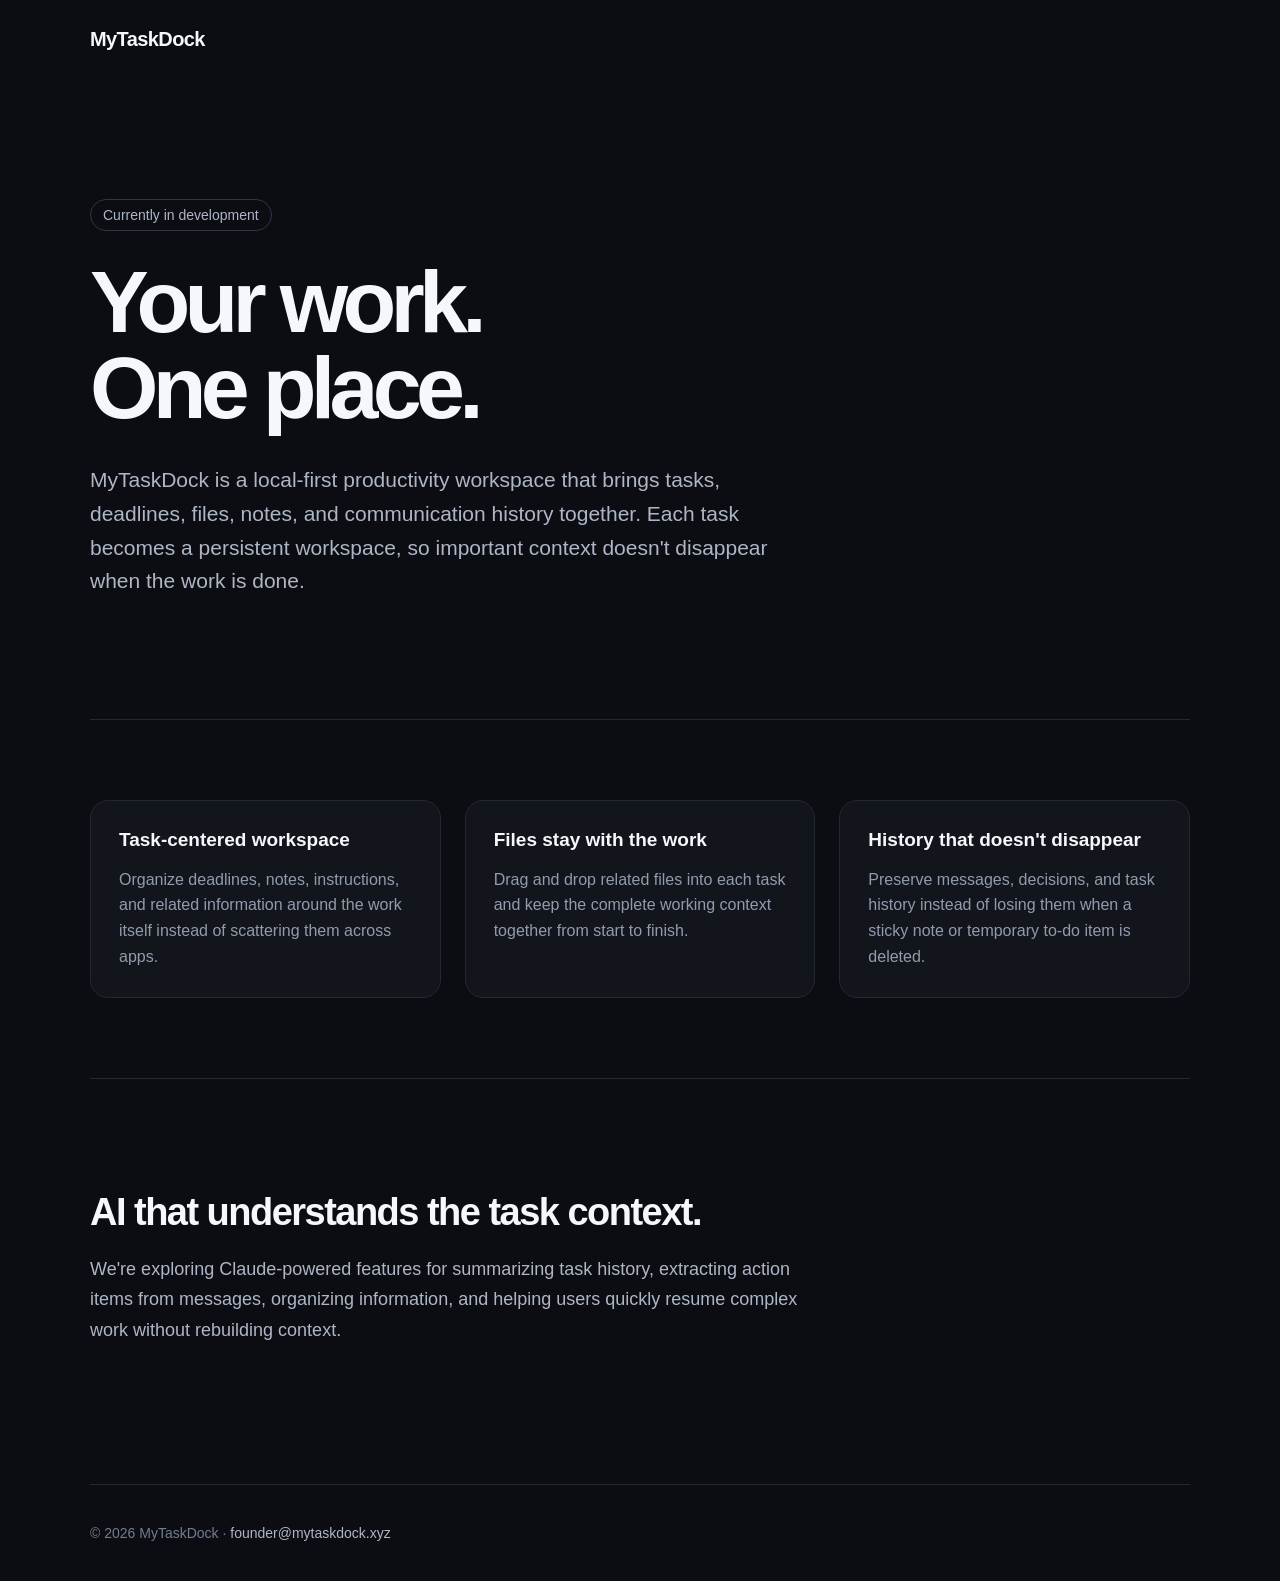
==== index.html @ f45a5f56 "Create index.html Add initial landing page" ====
<!DOCTYPE html>
<html lang="en">
<head>
  <meta charset="UTF-8">
  <meta name="viewport" content="width=device-width, initial-scale=1.0">

  <title>MyTaskDock — Your work, organized</title>
  <meta
    name="description"
    content="MyTaskDock is a local-first productivity workspace for managing tasks, files, notes, messages, and deadlines in one place."
  >

  <style>
    * {
      box-sizing: border-box;
    }

    body {
      margin: 0;
      font-family: Inter, -apple-system, BlinkMacSystemFont, "Segoe UI", sans-serif;
      background: #0b0d12;
      color: #f5f7fb;
    }

    .container {
      width: min(1100px, calc(100% - 48px));
      margin: 0 auto;
    }

    header {
      padding: 28px 0;
      font-size: 20px;
      font-weight: 700;
      letter-spacing: -0.03em;
    }

    .hero {
      padding: 120px 0 100px;
      max-width: 850px;
    }

    .badge {
      display: inline-block;
      padding: 7px 12px;
      border: 1px solid #303542;
      border-radius: 999px;
      color: #adb6c8;
      font-size: 14px;
      margin-bottom: 28px;
    }

    h1 {
      margin: 0;
      font-size: clamp(52px, 8vw, 88px);
      line-height: 0.98;
      letter-spacing: -0.065em;
    }

    .hero p {
      margin-top: 32px;
      max-width: 680px;
      color: #aeb6c6;
      font-size: 21px;
      line-height: 1.6;
    }

    .features {
      border-top: 1px solid #242833;
      padding: 80px 0;
      display: grid;
      grid-template-columns: repeat(3, 1fr);
      gap: 24px;
    }

    .feature {
      padding: 28px;
      background: #12151c;
      border: 1px solid #242833;
      border-radius: 18px;
    }

    .feature h2 {
      margin-top: 0;
      font-size: 19px;
    }

    .feature p {
      color: #929bad;
      line-height: 1.6;
      margin-bottom: 0;
    }

    .ai {
      padding: 80px 0;
      border-top: 1px solid #242833;
    }

    .ai h2 {
      font-size: 38px;
      letter-spacing: -0.04em;
      margin-bottom: 20px;
    }

    .ai p {
      max-width: 720px;
      color: #aeb6c6;
      font-size: 18px;
      line-height: 1.7;
    }

    footer {
      margin-top: 40px;
      padding: 40px 0;
      border-top: 1px solid #242833;
      color: #737d90;
      font-size: 14px;
    }

    footer a {
      color: #aeb6c6;
      text-decoration: none;
    }

    @media (max-width: 760px) {
      .hero {
        padding: 80px 0 70px;
      }

      .features {
        grid-template-columns: 1fr;
      }
    }
  </style>
</head>

<body>

  <div class="container">

    <header>
      MyTaskDock
    </header>

    <main>

      <section class="hero">
        <div class="badge">Currently in development</div>

        <h1>
          Your work.<br>
          One place.
        </h1>

        <p>
          MyTaskDock is a local-first productivity workspace that brings
          tasks, deadlines, files, notes, and communication history together.
          Each task becomes a persistent workspace, so important context
          doesn't disappear when the work is done.
        </p>
      </section>

      <section class="features">

        <div class="feature">
          <h2>Task-centered workspace</h2>
          <p>
            Organize deadlines, notes, instructions, and related information
            around the work itself instead of scattering them across apps.
          </p>
        </div>

        <div class="feature">
          <h2>Files stay with the work</h2>
          <p>
            Drag and drop related files into each task and keep the complete
            working context together from start to finish.
          </p>
        </div>

        <div class="feature">
          <h2>History that doesn't disappear</h2>
          <p>
            Preserve messages, decisions, and task history instead of losing
            them when a sticky note or temporary to-do item is deleted.
          </p>
        </div>

      </section>

      <section class="ai">
        <h2>AI that understands the task context.</h2>

        <p>
          We're exploring Claude-powered features for summarizing task history,
          extracting action items from messages, organizing information, and
          helping users quickly resume complex work without rebuilding context.
        </p>
      </section>

    </main>

    <footer>
      © 2026 MyTaskDock ·
      <a href="mailto:founder@mytaskdock.xyz">founder@mytaskdock.xyz</a>
    </footer>

  </div>

</body>
</html>
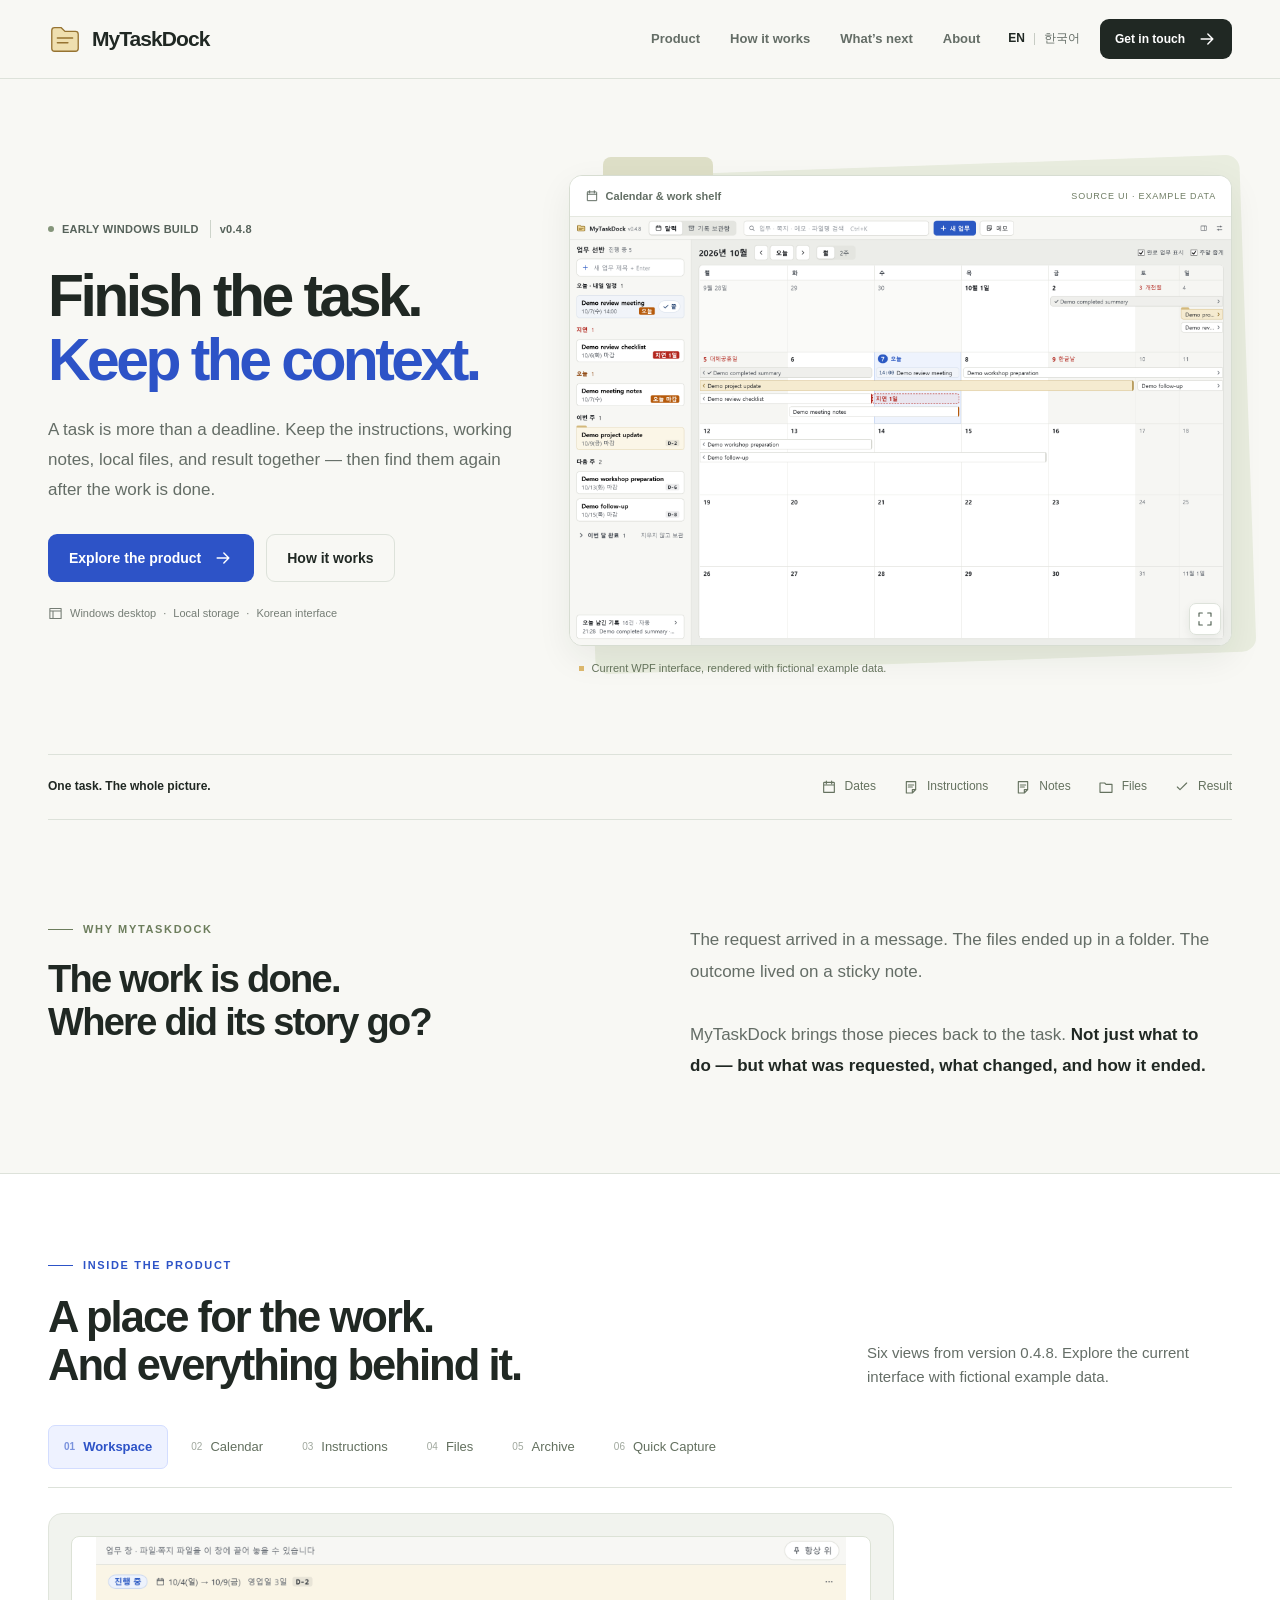
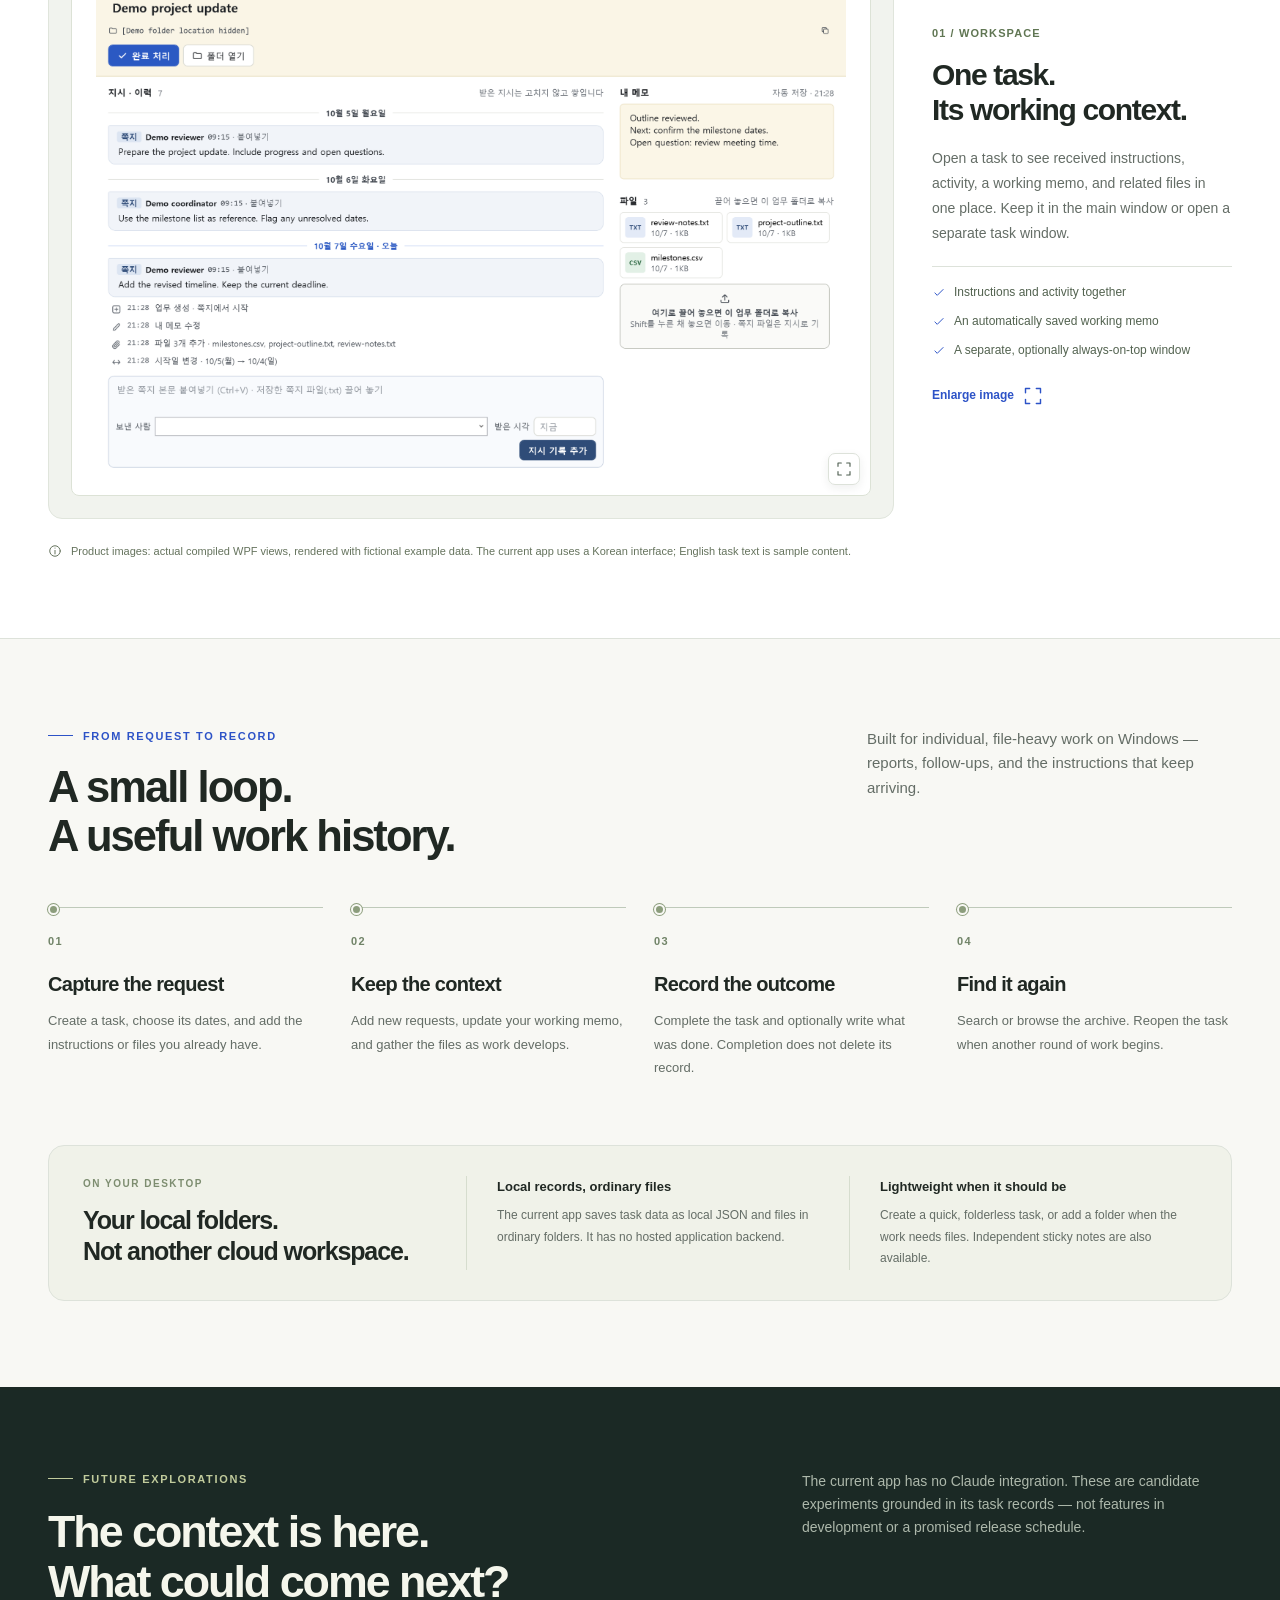
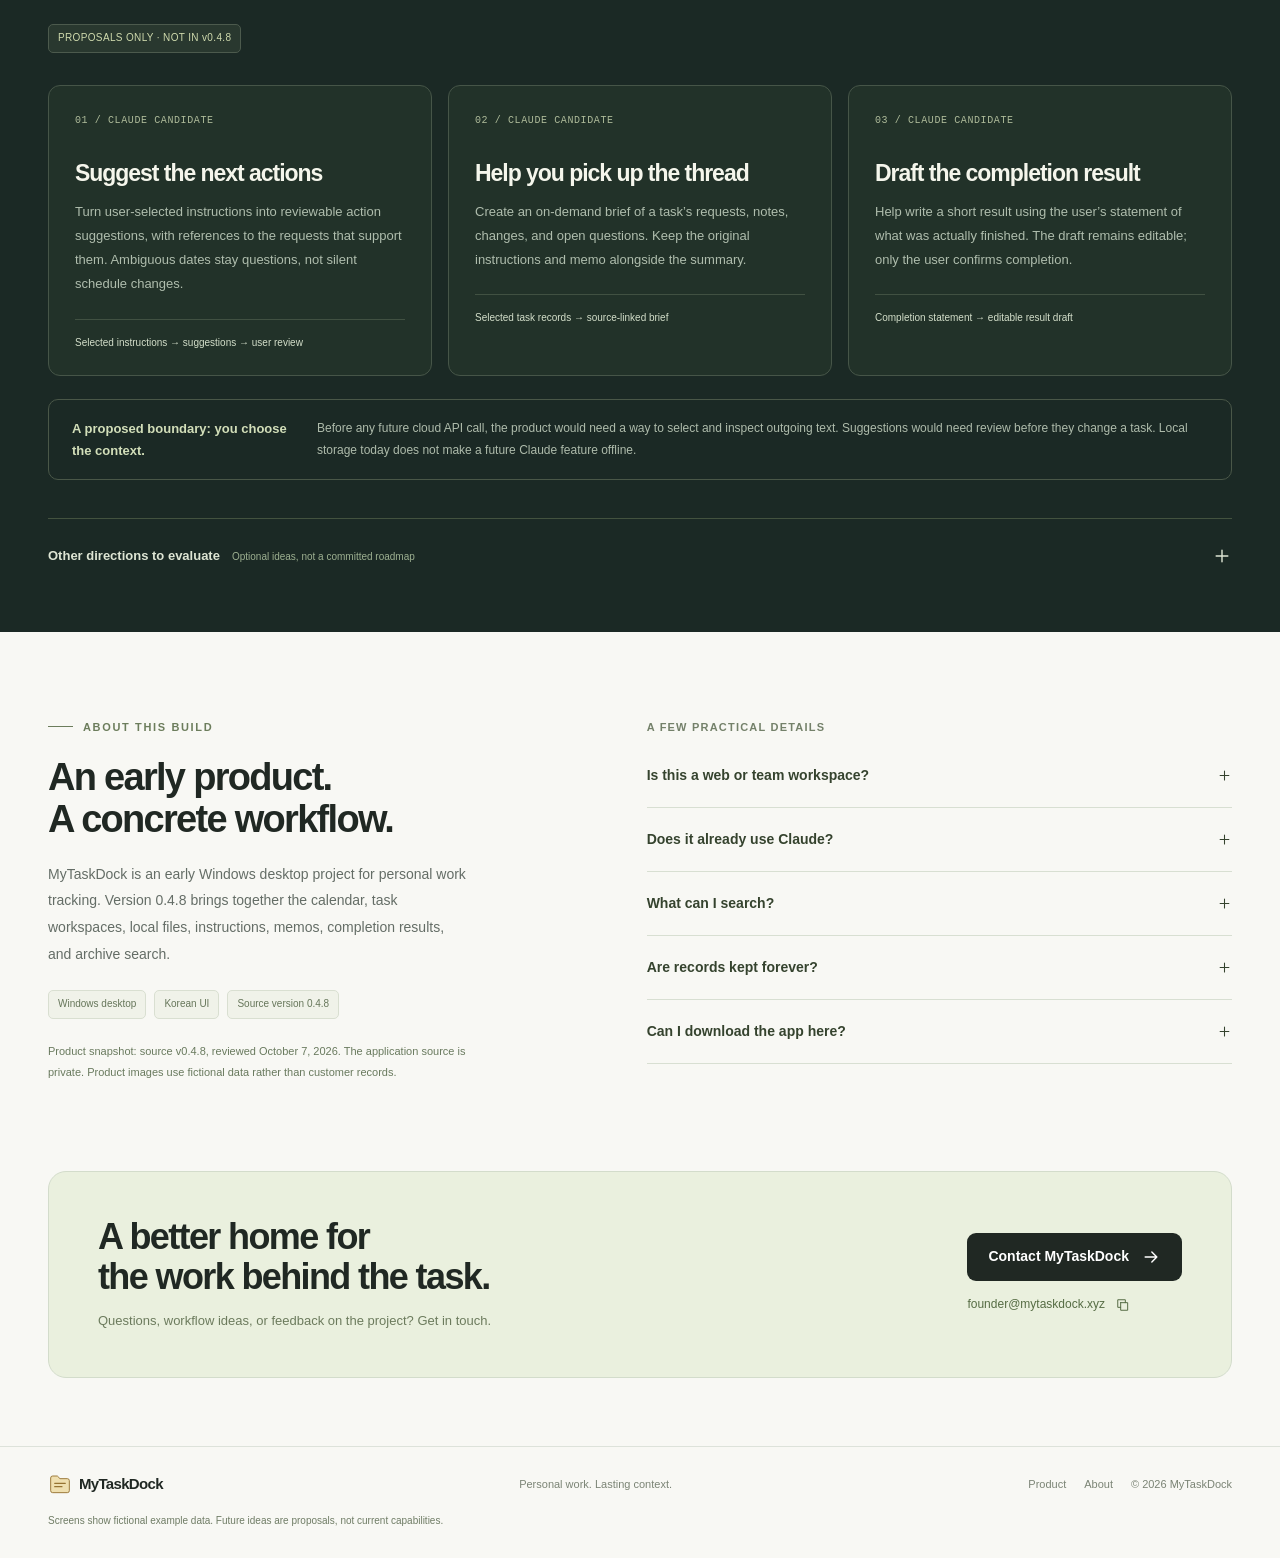
==== commit 126b680d: "Add files via upload" ====
--- a/index.html
+++ b/index.html
@@ -1,210 +1,106 @@
-<!DOCTYPE html>
+<!doctype html>
 <html lang="en">
 <head>
-  <meta charset="UTF-8">
-  <meta name="viewport" content="width=device-width, initial-scale=1.0">
-
-  <title>MyTaskDock — Your work, organized</title>
-  <meta
-    name="description"
-    content="MyTaskDock is a local-first productivity workspace for managing tasks, files, notes, messages, and deadlines in one place."
-  >
-
-  <style>
-    * {
-      box-sizing: border-box;
-    }
-
-    body {
-      margin: 0;
-      font-family: Inter, -apple-system, BlinkMacSystemFont, "Segoe UI", sans-serif;
-      background: #0b0d12;
-      color: #f5f7fb;
-    }
-
-    .container {
-      width: min(1100px, calc(100% - 48px));
-      margin: 0 auto;
-    }
-
-    header {
-      padding: 28px 0;
-      font-size: 20px;
-      font-weight: 700;
-      letter-spacing: -0.03em;
-    }
-
-    .hero {
-      padding: 120px 0 100px;
-      max-width: 850px;
-    }
-
-    .badge {
-      display: inline-block;
-      padding: 7px 12px;
-      border: 1px solid #303542;
-      border-radius: 999px;
-      color: #adb6c8;
-      font-size: 14px;
-      margin-bottom: 28px;
-    }
-
-    h1 {
-      margin: 0;
-      font-size: clamp(52px, 8vw, 88px);
-      line-height: 0.98;
-      letter-spacing: -0.065em;
-    }
-
-    .hero p {
-      margin-top: 32px;
-      max-width: 680px;
-      color: #aeb6c6;
-      font-size: 21px;
-      line-height: 1.6;
-    }
-
-    .features {
-      border-top: 1px solid #242833;
-      padding: 80px 0;
-      display: grid;
-      grid-template-columns: repeat(3, 1fr);
-      gap: 24px;
-    }
-
-    .feature {
-      padding: 28px;
-      background: #12151c;
-      border: 1px solid #242833;
-      border-radius: 18px;
-    }
-
-    .feature h2 {
-      margin-top: 0;
-      font-size: 19px;
-    }
-
-    .feature p {
-      color: #929bad;
-      line-height: 1.6;
-      margin-bottom: 0;
-    }
-
-    .ai {
-      padding: 80px 0;
-      border-top: 1px solid #242833;
-    }
-
-    .ai h2 {
-      font-size: 38px;
-      letter-spacing: -0.04em;
-      margin-bottom: 20px;
-    }
-
-    .ai p {
-      max-width: 720px;
-      color: #aeb6c6;
-      font-size: 18px;
-      line-height: 1.7;
-    }
-
-    footer {
-      margin-top: 40px;
-      padding: 40px 0;
-      border-top: 1px solid #242833;
-      color: #737d90;
-      font-size: 14px;
-    }
-
-    footer a {
-      color: #aeb6c6;
-      text-decoration: none;
-    }
-
-    @media (max-width: 760px) {
-      .hero {
-        padding: 80px 0 70px;
-      }
-
-      .features {
-        grid-template-columns: 1fr;
-      }
-    }
-  </style>
+  <meta charset="utf-8">
+  <meta name="viewport" content="width=device-width,initial-scale=1">
+  <meta name="color-scheme" content="light">
+  <meta name="theme-color" content="#f8f8f4">
+  <title>MyTaskDock — Finish the task. Keep the context.</title>
+  <meta name="description" content="A Windows desktop app that keeps task dates, instructions, working notes and local files together. Revisit completed work with its context intact.">
+  <link rel="canonical" href="https://mytaskdock.xyz/">
+  <link rel="alternate" hreflang="en" href="https://mytaskdock.xyz/">
+  <link rel="alternate" hreflang="ko" href="https://mytaskdock.xyz/ko/">
+  <link rel="alternate" hreflang="x-default" href="https://mytaskdock.xyz/">
+  <meta property="og:type" content="website">
+  <meta property="og:site_name" content="MyTaskDock">
+  <meta property="og:title" content="MyTaskDock — Finish the task. Keep the context.">
+  <meta property="og:description" content="A Windows desktop app that keeps task dates, instructions, working notes and local files together. Revisit completed work with its context intact.">
+  <meta property="og:url" content="https://mytaskdock.xyz/">
+  <meta property="og:locale" content="en_US">
+  <meta property="og:image" content="https://mytaskdock.xyz/assets/images/social-preview.png">
+  <meta property="og:image:alt" content="MyTaskDock task workspace with fictional example data">
+  <meta name="twitter:card" content="summary_large_image">
+  <link rel="icon" href="assets/favicon.svg" type="image/svg+xml">
+  <link rel="stylesheet" href="assets/site.css">
+  <script src="assets/site.js" defer></script>
+  <script type="application/ld+json">{"@context": "https://schema.org", "@type": "WebSite", "name": "MyTaskDock", "url": "https://mytaskdock.xyz/", "inLanguage": "en", "description": "A Windows desktop app that keeps task dates, instructions, working notes and local files together. Revisit completed work with its context intact."}</script>
 </head>
-
-<body>
-
-  <div class="container">
-
-    <header>
-      MyTaskDock
-    </header>
-
-    <main>
-
-      <section class="hero">
-        <div class="badge">Currently in development</div>
-
-        <h1>
-          Your work.<br>
-          One place.
-        </h1>
-
-        <p>
-          MyTaskDock is a local-first productivity workspace that brings
-          tasks, deadlines, files, notes, and communication history together.
-          Each task becomes a persistent workspace, so important context
-          doesn't disappear when the work is done.
-        </p>
-      </section>
-
-      <section class="features">
-
-        <div class="feature">
-          <h2>Task-centered workspace</h2>
-          <p>
-            Organize deadlines, notes, instructions, and related information
-            around the work itself instead of scattering them across apps.
-          </p>
+<body data-copy-success="Email address copied">
+<a class="skip-link" href="#main">Skip to content</a>
+<header class="site-header">
+  <div class="container nav-row"><a class="brand" href="index.html" aria-label="MyTaskDock"><svg class="brand-icon" viewBox="0 0 36 36" aria-hidden="true"><path d="M4 9a3 3 0 0 1 3-3h7l4 4h11a3 3 0 0 1 3 3v15a3 3 0 0 1-3 3H7a3 3 0 0 1-3-3Z" fill="#efdfaf" stroke="#967331" stroke-width="1.4"/><path d="M10 17h16M10 22h11" stroke="#967331" stroke-width="1.7" stroke-linecap="round"/></svg><span>MyTaskDock</span></a>
+    <nav class="nav-links" aria-label="Main"><a href="#product">Product</a><a href="#workflow">How it works</a><a href="#future">What’s next</a><a href="#about">About</a></nav>
+    <div class="nav-actions"><div class="language-switch" aria-label="Language"><a href="index.html" lang="en" hreflang="en" aria-current="page">EN</a><span class="language-divider" aria-hidden="true"></span><a href="ko/index.html" lang="ko" hreflang="ko" >&#54620;&#44397;&#50612;</a></div><a class="btn btn-dark nav-contact" href="#contact">Get in touch<svg class="icon" viewBox="0 0 24 24" aria-hidden="true"><path d="M5 12h14M13 6l6 6-6 6"/></svg></a><button class="menu-button" aria-label="Open navigation" aria-expanded="false" aria-controls="mobile-nav"><svg class="icon" viewBox="0 0 24 24" aria-hidden="true"><path d="M4 6h16M4 12h16M4 18h16"/></svg></button></div>
+  </div>
+  <nav class="container mobile-nav" id="mobile-nav" aria-label="Mobile"><a href="#product">Product</a><a href="#workflow">How it works</a><a href="#future">What’s next</a><a href="#about">About</a><a href="#contact">Get in touch</a></nav>
+</header>
+<main id="main">
+  <section class="hero">
+    <div class="container">
+      <div class="hero-grid">
+        <div class="hero-copy">
+          <div class="status-label"><span class="dot" aria-hidden="true"></span>EARLY WINDOWS BUILD<span class="version">v0.4.8</span></div>
+          <h1>Finish the task.<br><span class="accent">Keep the context.</span></h1><p class="hero-description">A task is more than a deadline. Keep the instructions, working notes, local files, and result together — then find them again after the work is done.</p>
+          <div class="hero-buttons"><a class="btn btn-primary" href="#product">Explore the product<svg class="icon" viewBox="0 0 24 24" aria-hidden="true"><path d="M5 12h14M13 6l6 6-6 6"/></svg></a><a class="btn btn-outline" href="#workflow">How it works</a></div>
+          <div class="platform-note"><svg class="icon" viewBox="0 0 24 24" aria-hidden="true"><path d="M3 4h18v16H3V4ZM3 8h18M8 8v12"/></svg><span>Windows desktop</span><span aria-hidden="true">&middot;</span><span>Local storage</span><span aria-hidden="true">&middot;</span><span>Korean interface</span></div>
         </div>
-
-        <div class="feature">
-          <h2>Files stay with the work</h2>
-          <p>
-            Drag and drop related files into each task and keep the complete
-            working context together from start to finish.
-          </p>
-        </div>
-
-        <div class="feature">
-          <h2>History that doesn't disappear</h2>
-          <p>
-            Preserve messages, decisions, and task history instead of losing
-            them when a sticky note or temporary to-do item is deleted.
-          </p>
-        </div>
-
-      </section>
-
-      <section class="ai">
-        <h2>AI that understands the task context.</h2>
-
-        <p>
-          We're exploring Claude-powered features for summarizing task history,
-          extracting action items from messages, organizing information, and
-          helping users quickly resume complex work without rebuilding context.
-        </p>
-      </section>
-
-    </main>
-
-    <footer>
-      © 2026 MyTaskDock ·
-      <a href="mailto:founder@mytaskdock.xyz">founder@mytaskdock.xyz</a>
-    </footer>
-
-  </div>
-
+        <figure class="hero-visual">
+          <div class="screen-frame"><div class="screen-topbar"><span class="screen-name"><svg class="icon" viewBox="0 0 24 24" aria-hidden="true"><path d="M8 3v4m8-4v4M4 9h16M5 5h14a1 1 0 0 1 1 1v14H4V6a1 1 0 0 1 1-1Z"/></svg>Calendar &amp; work shelf</span><span class="screen-label">SOURCE UI · EXAMPLE DATA</span></div><a class="screen-open" href="assets/images/calendar.webp" data-lightbox data-title="Calendar &amp; work shelf" data-image-alt="MyTaskDock month calendar and work shelf showing fictional overdue, current and upcoming work, with a timed schedule." aria-label="Enlarge image: Calendar &amp; work shelf"><img src="assets/images/calendar.webp" alt="MyTaskDock month calendar and work shelf showing fictional overdue, current and upcoming work, with a timed schedule." width="2048" height="1326" loading="eager" decoding="async" fetchpriority="high"><span class="open-hint"><svg class="icon" viewBox="0 0 24 24" aria-hidden="true"><path d="M8 3H3v5M16 3h5v5M21 16v5h-5M3 16v5h5"/></svg></span></a></div>
+          <figcaption><span class="tiny-square" aria-hidden="true"></span>Current WPF interface, rendered with fictional example data.</figcaption>
+        </figure>
+      </div>
+      <div class="context-ribbon"><span class="ribbon-title">One task. The whole picture.</span><div class="context-items"><span><svg class="icon" viewBox="0 0 24 24" aria-hidden="true"><path d="M8 3v4m8-4v4M4 9h16M5 5h14a1 1 0 0 1 1 1v14H4V6a1 1 0 0 1 1-1Z"/></svg>Dates</span><span><svg class="icon" viewBox="0 0 24 24" aria-hidden="true"><path d="M5 4h14v12l-5 5H5V4Zm9 17v-5h5M8 9h8M8 12h6"/></svg>Instructions</span><span><svg class="icon" viewBox="0 0 24 24" aria-hidden="true"><path d="M5 4h14v12l-5 5H5V4Zm9 17v-5h5M8 9h8M8 12h6"/></svg>Notes</span><span><svg class="icon" viewBox="0 0 24 24" aria-hidden="true"><path d="M3 6h7l2 2h9v12H3V6Z"/></svg>Files</span><span><svg class="icon" viewBox="0 0 24 24" aria-hidden="true"><path d="m5 12 4 4L19 6"/></svg>Result</span></div></div>
+    </div>
+  </section>
+  <section class="problem"><div class="container problem-grid"><div><div class="eyebrow"><span class="line"></span>WHY MYTASKDOCK</div><h2>The work is done.<br>Where did its story go?</h2></div><p>The request arrived in a message. The files ended up in a folder. The outcome lived on a sticky note.<br><br>MyTaskDock brings those pieces back to the task. <strong>Not just what to do — but what was requested, what changed, and how it ended.</strong></p></div></section>
+  <section class="product-section" id="product">
+    <div class="container"><div class="section-head"><div><div class="eyebrow"><span class="line"></span>INSIDE THE PRODUCT</div><h2>A place for the work.<br>And everything behind it.</h2></div><p>Six views from version 0.4.8. Explore the current interface with fictional example data.</p></div>
+    <nav class="product-tabs" aria-label="Product"><a class="product-tab" href="#view-workspace" id="tab-workspace" aria-selected="true"><span class="tab-number">01</span>Workspace</a><a class="product-tab" href="#view-calendar" id="tab-calendar" aria-selected="false"><span class="tab-number">02</span>Calendar</a><a class="product-tab" href="#view-history" id="tab-history" aria-selected="false"><span class="tab-number">03</span>Instructions</a><a class="product-tab" href="#view-files" id="tab-files" aria-selected="false"><span class="tab-number">04</span>Files</a><a class="product-tab" href="#view-archive" id="tab-archive" aria-selected="false"><span class="tab-number">05</span>Archive</a><a class="product-tab" href="#view-capture" id="tab-capture" aria-selected="false"><span class="tab-number">06</span>Quick Capture</a></nav>
+    <section class="product-panel" id="view-workspace" aria-labelledby="tab-workspace" tabindex="0">
+          <figure class="panel-image-wrap"><a class="screen-open" href="assets/images/workspace.webp" data-lightbox data-title="Keep instructions, working notes, and files with the task." data-image-alt="MyTaskDock task detail with received instructions on the left and a memo and three example files on the right. The interface is Korean." aria-label="Enlarge image: Keep instructions, working notes, and files with the task."><img src="assets/images/workspace.webp" alt="MyTaskDock task detail with received instructions on the left and a memo and three example files on the right. The interface is Korean." width="2048" height="1525" loading="lazy" decoding="async" ><span class="open-hint"><svg class="icon" viewBox="0 0 24 24" aria-hidden="true"><path d="M8 3H3v5M16 3h5v5M21 16v5h-5M3 16v5h5"/></svg></span></a></figure>
+          <div class="panel-copy"><span class="panel-number">01 / WORKSPACE</span><h3>One task.<br>Its working context.</h3><p>Open a task to see received instructions, activity, a working memo, and related files in one place. Keep it in the main window or open a separate task window.</p><ul><li><svg class="icon" viewBox="0 0 24 24" aria-hidden="true"><path d="m5 12 4 4L19 6"/></svg><span>Instructions and activity together</span></li><li><svg class="icon" viewBox="0 0 24 24" aria-hidden="true"><path d="m5 12 4 4L19 6"/></svg><span>An automatically saved working memo</span></li><li><svg class="icon" viewBox="0 0 24 24" aria-hidden="true"><path d="m5 12 4 4L19 6"/></svg><span>A separate, optionally always-on-top window</span></li></ul><a class="text-link" href="assets/images/workspace.webp" data-lightbox data-title="Keep instructions, working notes, and files with the task." data-image-alt="MyTaskDock task detail with received instructions on the left and a memo and three example files on the right. The interface is Korean.">Enlarge image<svg class="icon" viewBox="0 0 24 24" aria-hidden="true"><path d="M8 3H3v5M16 3h5v5M21 16v5h-5M3 16v5h5"/></svg></a></div>
+        </section><section class="product-panel" id="view-calendar" aria-labelledby="tab-calendar" tabindex="0">
+          <figure class="panel-image-wrap"><a class="screen-open" href="assets/images/calendar.webp" data-lightbox data-title="See dated work and upcoming schedules together." data-image-alt="MyTaskDock month calendar and work shelf showing fictional overdue, current and upcoming work, with a timed schedule." aria-label="Enlarge image: See dated work and upcoming schedules together."><img src="assets/images/calendar.webp" alt="MyTaskDock month calendar and work shelf showing fictional overdue, current and upcoming work, with a timed schedule." width="2048" height="1326" loading="lazy" decoding="async" ><span class="open-hint"><svg class="icon" viewBox="0 0 24 24" aria-hidden="true"><path d="M8 3H3v5M16 3h5v5M21 16v5h-5M3 16v5h5"/></svg></span></a></figure>
+          <div class="panel-copy"><span class="panel-number">02 / CALENDAR</span><h3>See what needs<br>your attention.</h3><p>Place tasks on the calendar and use the work shelf to review overdue, today’s, and upcoming work. Appointments can carry their own time.</p><ul><li><svg class="icon" viewBox="0 0 24 24" aria-hidden="true"><path d="m5 12 4 4L19 6"/></svg><span>Month and two-week views</span></li><li><svg class="icon" viewBox="0 0 24 24" aria-hidden="true"><path d="m5 12 4 4L19 6"/></svg><span>Overdue and upcoming task groups</span></li><li><svg class="icon" viewBox="0 0 24 24" aria-hidden="true"><path d="m5 12 4 4L19 6"/></svg><span>Move and resize task periods on the calendar</span></li></ul><a class="text-link" href="assets/images/calendar.webp" data-lightbox data-title="See dated work and upcoming schedules together." data-image-alt="MyTaskDock month calendar and work shelf showing fictional overdue, current and upcoming work, with a timed schedule.">Enlarge image<svg class="icon" viewBox="0 0 24 24" aria-hidden="true"><path d="M8 3H3v5M16 3h5v5M21 16v5h-5M3 16v5h5"/></svg></a></div>
+        </section><section class="product-panel" id="view-history" aria-labelledby="tab-history" tabindex="0">
+          <figure class="panel-image-wrap"><a class="screen-open" href="assets/images/history.webp" data-lightbox data-title="Revisit the instructions and changes behind the work." data-image-alt="MyTaskDock instruction history with fictional sender labels, dated message text and activity entries." aria-label="Enlarge image: Revisit the instructions and changes behind the work."><img src="assets/images/history.webp" alt="MyTaskDock instruction history with fictional sender labels, dated message text and activity entries." width="1547" height="2048" loading="lazy" decoding="async" ><span class="open-hint"><svg class="icon" viewBox="0 0 24 24" aria-hidden="true"><path d="M8 3H3v5M16 3h5v5M21 16v5h-5M3 16v5h5"/></svg></span></a></figure>
+          <div class="panel-copy"><span class="panel-number">03 / INSTRUCTIONS</span><h3>Keep the request.<br>Follow the changes.</h3><p>Add received instructions with sender and time details. Revisit them alongside recorded actions such as date changes, file additions, and completion.</p><ul><li><svg class="icon" viewBox="0 0 24 24" aria-hidden="true"><path d="m5 12 4 4L19 6"/></svg><span>Paste text or import supported saved messages</span></li><li><svg class="icon" viewBox="0 0 24 24" aria-hidden="true"><path d="m5 12 4 4L19 6"/></svg><span>Keep instructions separate from your working memo</span></li><li><svg class="icon" viewBox="0 0 24 24" aria-hidden="true"><path d="m5 12 4 4L19 6"/></svg><span>Record supported task activities</span></li></ul><a class="text-link" href="assets/images/history.webp" data-lightbox data-title="Revisit the instructions and changes behind the work." data-image-alt="MyTaskDock instruction history with fictional sender labels, dated message text and activity entries.">Enlarge image<svg class="icon" viewBox="0 0 24 24" aria-hidden="true"><path d="M8 3H3v5M16 3h5v5M21 16v5h-5M3 16v5h5"/></svg></a></div>
+        </section><section class="product-panel" id="view-files" aria-labelledby="tab-files" tabindex="0">
+          <figure class="panel-image-wrap"><a class="screen-open" href="assets/images/files.webp" data-lightbox data-title="Collect each task’s working files in a local folder." data-image-alt="Task workspace showing example text and CSV files, a working memo and the local file-drop area. The actual folder path is hidden." aria-label="Enlarge image: Collect each task’s working files in a local folder."><img src="assets/images/files.webp" alt="Task workspace showing example text and CSV files, a working memo and the local file-drop area. The actual folder path is hidden." width="1294" height="1689" loading="lazy" decoding="async" ><span class="open-hint"><svg class="icon" viewBox="0 0 24 24" aria-hidden="true"><path d="M8 3H3v5M16 3h5v5M21 16v5h-5M3 16v5h5"/></svg></span></a></figure>
+          <div class="panel-copy"><span class="panel-number">04 / FILES</span><h3>Ordinary files.<br>A place in the task.</h3><p>Collect working files in an ordinary local task folder. A simple task can stay folderless and gain a folder when files are added.</p><ul><li><svg class="icon" viewBox="0 0 24 24" aria-hidden="true"><path d="m5 12 4 4L19 6"/></svg><span>Drag to copy; supported Shift-drop to move</span></li><li><svg class="icon" viewBox="0 0 24 24" aria-hidden="true"><path d="m5 12 4 4L19 6"/></svg><span>Open files with their associated applications</span></li><li><svg class="icon" viewBox="0 0 24 24" aria-hidden="true"><path d="m5 12 4 4L19 6"/></svg><span>No document-content analysis or file versioning</span></li></ul><a class="text-link" href="assets/images/files.webp" data-lightbox data-title="Collect each task’s working files in a local folder." data-image-alt="Task workspace showing example text and CSV files, a working memo and the local file-drop area. The actual folder path is hidden.">Enlarge image<svg class="icon" viewBox="0 0 24 24" aria-hidden="true"><path d="M8 3H3v5M16 3h5v5M21 16v5h-5M3 16v5h5"/></svg></a></div>
+        </section><section class="product-panel" id="view-archive" aria-labelledby="tab-archive" tabindex="0">
+          <figure class="panel-image-wrap"><a class="screen-open" href="assets/images/archive.webp" data-lightbox data-title="Find completed work with its result and context attached." data-image-alt="Completed-task archive with the word summary highlighted in keyword matches and the selected task’s result and history visible." aria-label="Enlarge image: Find completed work with its result and context attached."><img src="assets/images/archive.webp" alt="Completed-task archive with the word summary highlighted in keyword matches and the selected task’s result and history visible." width="2048" height="1326" loading="lazy" decoding="async" ><span class="open-hint"><svg class="icon" viewBox="0 0 24 24" aria-hidden="true"><path d="M8 3H3v5M16 3h5v5M21 16v5h-5M3 16v5h5"/></svg></span></a></figure>
+          <div class="panel-copy"><span class="panel-number">05 / ARCHIVE</span><h3>Done doesn’t<br>mean gone.</h3><p>Complete a task with an optional result, then find it again in the archive. Its record and files remain unless you explicitly delete them.</p><ul><li><svg class="icon" viewBox="0 0 24 24" aria-hidden="true"><path d="m5 12 4 4L19 6"/></svg><span>Search titles, instructions, memos and results</span></li><li><svg class="icon" viewBox="0 0 24 24" aria-hidden="true"><path d="m5 12 4 4L19 6"/></svg><span>Match file names, not document contents</span></li><li><svg class="icon" viewBox="0 0 24 24" aria-hidden="true"><path d="m5 12 4 4L19 6"/></svg><span>Filter by state and month; reopen when needed</span></li></ul><a class="text-link" href="assets/images/archive.webp" data-lightbox data-title="Find completed work with its result and context attached." data-image-alt="Completed-task archive with the word summary highlighted in keyword matches and the selected task’s result and history visible.">Enlarge image<svg class="icon" viewBox="0 0 24 24" aria-hidden="true"><path d="M8 3H3v5M16 3h5v5M21 16v5h-5M3 16v5h5"/></svg></a></div>
+        </section><section class="product-panel" id="view-capture" aria-labelledby="tab-capture" tabindex="0">
+          <figure class="panel-image-wrap"><a class="screen-open" href="assets/images/capture.webp" data-lightbox data-title="Start a task with the dates and context you already have." data-image-alt="Quick Capture form with a fictional task title, date range, optional folder choice and received instruction." aria-label="Enlarge image: Start a task with the dates and context you already have."><img src="assets/images/capture.webp" alt="Quick Capture form with a fictional task title, date range, optional folder choice and received instruction." width="2048" height="911" loading="lazy" decoding="async" ><span class="open-hint"><svg class="icon" viewBox="0 0 24 24" aria-hidden="true"><path d="M8 3H3v5M16 3h5v5M21 16v5h-5M3 16v5h5"/></svg></span></a></figure>
+          <div class="panel-copy"><span class="panel-number">06 / QUICK CAPTURE</span><h3>Start with the<br>context you have.</h3><p>Enter a title and dates, then include an instruction or files before saving. Create new work or add context to an existing task.</p><ul><li><svg class="icon" viewBox="0 0 24 24" aria-hidden="true"><path d="m5 12 4 4L19 6"/></svg><span>Task and schedule record types</span></li><li><svg class="icon" viewBox="0 0 24 24" aria-hidden="true"><path d="m5 12 4 4L19 6"/></svg><span>Optional sender, received time and files</span></li><li><svg class="icon" viewBox="0 0 24 24" aria-hidden="true"><path d="m5 12 4 4L19 6"/></svg><span>A folder is optional for lightweight work</span></li></ul><a class="text-link" href="assets/images/capture.webp" data-lightbox data-title="Start a task with the dates and context you already have." data-image-alt="Quick Capture form with a fictional task title, date range, optional folder choice and received instruction.">Enlarge image<svg class="icon" viewBox="0 0 24 24" aria-hidden="true"><path d="M8 3H3v5M16 3h5v5M21 16v5h-5M3 16v5h5"/></svg></a></div>
+        </section>
+    <p class="preview-note"><svg class="icon" viewBox="0 0 24 24" aria-hidden="true"><circle cx="12" cy="12" r="9"/><path d="M12 11v6M12 7v.1"/></svg><span>Product images: actual compiled WPF views, rendered with fictional example data. The current app uses a Korean interface; English task text is sample content.</span></p>
+    </div>
+  </section>
+  <section class="workflow" id="workflow"><div class="container">
+    <div class="section-head"><div><div class="eyebrow"><span class="line"></span>FROM REQUEST TO RECORD</div><h2>A small loop.<br>A useful work history.</h2></div><p>Built for individual, file-heavy work on Windows — reports, follow-ups, and the instructions that keep arriving.</p></div>
+    <div class="steps"><article class="step"><span class="step-index">01</span><h3>Capture the request</h3><p>Create a task, choose its dates, and add the instructions or files you already have.</p></article><article class="step"><span class="step-index">02</span><h3>Keep the context</h3><p>Add new requests, update your working memo, and gather the files as work develops.</p></article><article class="step"><span class="step-index">03</span><h3>Record the outcome</h3><p>Complete the task and optionally write what was done. Completion does not delete its record.</p></article><article class="step"><span class="step-index">04</span><h3>Find it again</h3><p>Search or browse the archive. Reopen the task when another round of work begins.</p></article></div>
+    <div class="local-panel"><div><div class="eyebrow">ON YOUR DESKTOP</div><h3>Your local folders.<br>Not another cloud workspace.</h3></div><div class="local-item"><h4>Local records, ordinary files</h4><p>The current app saves task data as local JSON and files in ordinary folders. It has no hosted application backend.</p></div><div class="local-item"><h4>Lightweight when it should be</h4><p>Create a quick, folderless task, or add a folder when the work needs files. Independent sticky notes are also available.</p></div></div>
+  </div></section>
+  <!-- BEGIN OPTIONAL FUTURE SECTION: proposal-only copy; remove this section and its navigation links if not approved. -->
+  <section class="future" id="future"><div class="container">
+    <div class="section-head"><div><div class="eyebrow"><span class="line"></span>FUTURE EXPLORATIONS</div><h2>The context is here.<br>What could come next?</h2><span class="future-disclaimer">PROPOSALS ONLY · NOT IN v0.4.8</span></div><p>The current app has no Claude integration. These are candidate experiments grounded in its task records — not features in development or a promised release schedule.</p></div>
+    <div class="future-cards"><article class="future-card"><span class="future-index">01 / CLAUDE CANDIDATE</span><h3>Suggest the next actions</h3><p>Turn user-selected instructions into reviewable action suggestions, with references to the requests that support them. Ambiguous dates stay questions, not silent schedule changes.</p><span class="input-label">Selected instructions → suggestions → user review</span></article><article class="future-card"><span class="future-index">02 / CLAUDE CANDIDATE</span><h3>Help you pick up the thread</h3><p>Create an on-demand brief of a task’s requests, notes, changes, and open questions. Keep the original instructions and memo alongside the summary.</p><span class="input-label">Selected task records → source-linked brief</span></article><article class="future-card"><span class="future-index">03 / CLAUDE CANDIDATE</span><h3>Draft the completion result</h3><p>Help write a short result using the user’s statement of what was actually finished. The draft remains editable; only the user confirms completion.</p><span class="input-label">Completion statement → editable result draft</span></article></div>
+    <div class="future-boundary"><strong>A proposed boundary: you choose the context.</strong><p>Before any future cloud API call, the product would need a way to select and inspect outgoing text. Suggestions would need review before they change a task. Local storage today does not make a future Claude feature offline.</p></div>
+    <!-- BEGIN OPTIONAL EXTRA IDEAS: one evidence-pack proposal and two new, uncommitted product ideas. -->
+    <details class="extra-ideas"><summary><span>Other directions to evaluate<span class="summary-note">Optional ideas, not a committed roadmap</span></span><svg class="icon" viewBox="0 0 24 24" aria-hidden="true"><path d="M12 5v14M5 12h14"/></svg></summary><p class="ideas-intro">Beyond the first single-task AI experiments, these additions could be evaluated separately. None is implemented or scheduled.</p><div class="idea-list"><article><h4>Review selected past work</h4><p>Later Claude candidate: compare a small set of user-selected archive records, with answers linked to the supporting tasks.</p></article><article><h4>Backup and restore assistance</h4><p>New product idea: local snapshots and a preview before restoration, rather than relying only on manually copying the data folder.</p></article><article><h4>Reusable task starters</h4><p>New product idea: reuse a title, memo outline, and optional folder structure for familiar work — without implying a recurring-task engine.</p></article></div></details>
+    <!-- END OPTIONAL EXTRA IDEAS -->
+  </div></section>
+  <!-- END OPTIONAL FUTURE SECTION -->
+  <section class="about" id="about"><div class="container about-grid">
+    <div class="about-copy"><div class="eyebrow"><span class="line"></span>ABOUT THIS BUILD</div><h2>An early product.<br>A concrete workflow.</h2><p>MyTaskDock is an early Windows desktop project for personal work tracking. Version 0.4.8 brings together the calendar, task workspaces, local files, instructions, memos, completion results, and archive search.</p><div class="build-label"><span>Windows desktop</span><span>Korean UI</span><span>Source version 0.4.8</span></div><p class="about-evidence">Product snapshot: source v0.4.8, reviewed October 7, 2026. The application source is private. Product images use fictional data rather than customer records.</p></div>
+    <div class="faq"><div class="faq-title">A FEW PRACTICAL DETAILS</div><details class="faq-item"><summary>Is this a web or team workspace?<svg class="icon" viewBox="0 0 24 24" aria-hidden="true"><path d="M12 5v14M5 12h14"/></svg></summary><p>No. The current product is a single-user Windows desktop app. This website introduces it; it is not an online version. Team sharing, cloud synchronization, and web or mobile clients are not implemented.</p></details><details class="faq-item"><summary>Does it already use Claude?<svg class="icon" viewBox="0 0 24 24" aria-hidden="true"><path d="M12 5v14M5 12h14"/></svg></summary><p>No. The Claude ideas above are proposals for evaluation. Existing recognition for compatible messenger windows uses local text extraction and Windows OCR, not generative AI. Compatibility and recognition require review or manual fallback.</p></details><details class="faq-item"><summary>What can I search?<svg class="icon" viewBox="0 0 24 24" aria-hidden="true"><path d="M12 5v14M5 12h14"/></svg></summary><p>Task titles, received instruction text and sender details, working memos, completion results, and listed file names. Attached document contents and independent sticky notes are not included in task search.</p></details><details class="faq-item"><summary>Are records kept forever?<svg class="icon" viewBox="0 0 24 24" aria-hidden="true"><path d="M12 5v14M5 12h14"/></svg></summary><p>Completing a task keeps its record and files, but explicit deletion is possible. The activity history is not an immutable audit trail, a complete memo revision store, or file version history.</p></details><details class="faq-item"><summary>Can I download the app here?<svg class="icon" viewBox="0 0 24 24" aria-hidden="true"><path d="M12 5v14M5 12h14"/></svg></summary><p>This page currently presents the early product and its implemented workflow. It does not provide a public download. For questions about the project, use the contact email below.</p></details></div>
+  </div></section>
+  <section class="contact-section" id="contact"><div class="container contact-card"><div><h2>A better home for<br>the work behind the task.</h2><p>Questions, workflow ideas, or feedback on the project? Get in touch.</p></div><div class="contact-actions"><a class="btn btn-dark" href="mailto:founder@mytaskdock.xyz?subject=MyTaskDock%20%E2%80%94%20product%20inquiry">Contact MyTaskDock<svg class="icon" viewBox="0 0 24 24" aria-hidden="true"><path d="M5 12h14M13 6l6 6-6 6"/></svg></a><div class="contact-email"><a href="mailto:founder@mytaskdock.xyz">founder@mytaskdock.xyz</a><button class="copy-button" data-copy-email="founder@mytaskdock.xyz" aria-label="Copy email address"><svg class="icon" viewBox="0 0 24 24" aria-hidden="true"><path d="M8 8h12v13H8V8ZM16 8V3H3v13h5"/></svg></button></div></div></div></section>
+</main>
+<footer class="site-footer"><div class="container"><div class="footer-row"><a class="brand" href="index.html"><svg class="brand-icon" viewBox="0 0 36 36" aria-hidden="true"><path d="M4 9a3 3 0 0 1 3-3h7l4 4h11a3 3 0 0 1 3 3v15a3 3 0 0 1-3 3H7a3 3 0 0 1-3-3Z" fill="#efdfaf" stroke="#967331" stroke-width="1.4"/><path d="M10 17h16M10 22h11" stroke="#967331" stroke-width="1.7" stroke-linecap="round"/></svg><span>MyTaskDock</span></a><span>Personal work. Lasting context.</span><div class="footer-links"><a href="#product">Product</a><a href="#about">About</a><span>© 2026 MyTaskDock</span></div></div><p class="footer-disclosure">Screens show fictional example data. Future ideas are proposals, not current capabilities.</p></div></footer>
+<dialog class="image-dialog" aria-labelledby="dialog-title"><div class="dialog-header"><div><h2 id="dialog-title">MyTaskDock</h2><p>Actual WPF view · Example data · Select image to zoom</p></div><button class="dialog-close" aria-label="Close image"><svg class="icon" viewBox="0 0 24 24" aria-hidden="true"><path d="m6 6 12 12M18 6 6 18"/></svg></button></div><div class="dialog-image-scroll"><img alt="" width="2048" height="1525"></div></dialog>
+<div class="toast" role="status" aria-live="polite" hidden></div>
 </body>
 </html>
--- a/assets/site.css
+++ b/assets/site.css
@@ -0,0 +1,18 @@
+:root{--paper:#f8f8f4;--white:#fff;--ink:#202823;--muted:#646d66;--line:#ddE2da;--blue:#2d53c7;--blue-wash:#eef2ff;--gold:#dbb76d;--dark:#1b2925;--radius:18px;--max:1280px;--font:Inter,"Segoe UI",Arial,"Noto Sans CJK KR","Malgun Gothic",sans-serif}
+*{box-sizing:border-box}html{scroll-behavior:smooth;scroll-padding-top:100px}body{margin:0;background:var(--paper);color:var(--ink);font-family:var(--font);font-size:16px;line-height:1.65;-webkit-font-smoothing:antialiased}button,input,textarea{font:inherit}button,a{-webkit-tap-highlight-color:transparent}button{cursor:pointer}a{color:inherit;text-decoration:none}img{display:block;max-width:100%;height:auto}svg{display:block;flex-shrink:0}button{color:inherit}h1,h2,h3,p,figure{margin:0}h1,h2,h3{line-height:1.12;font-weight:650;letter-spacing:-.045em}h2{font-size:clamp(32px,3.4vw,48px)}h3{font-size:24px;line-height:1.25}p{color:var(--muted)}ul{margin:0;padding:0;list-style:none}::selection{background:#dce5ff;color:#17318a}:focus-visible{outline:3px solid var(--blue);outline-offset:5px}button:disabled{cursor:default}[hidden]{display:none!important}.container{width:min(var(--max),calc(100% - 96px));margin-inline:auto}.skip-link{position:fixed;left:16px;top:-70px;background:var(--ink);color:white;padding:12px 18px;z-index:100}.skip-link:focus{top:12px}.eyebrow{font-size:11px;font-weight:700;letter-spacing:.15em;text-transform:uppercase;display:flex;align-items:center;gap:10px}.eyebrow .line{width:25px;height:1px;background:currentColor}.icon{width:20px;height:20px;stroke:currentColor;fill:none;stroke-width:1.7;stroke-linecap:round;stroke-linejoin:round}.btn{display:inline-flex;align-items:center;justify-content:center;gap:12px;border-radius:9px;padding:13px 20px;border:1px solid transparent;min-height:48px;font-weight:600;font-size:14px;line-height:1.4;transition:background .18s,transform .18s}.btn-primary{background:var(--blue);color:#fff}.btn-primary:hover{background:#2444a5;transform:translateY(-1px)}.btn-outline{background:transparent;border-color:var(--line)}.btn-outline:hover{background:#eeefe9}.btn-dark{background:var(--ink);color:#fff}.btn-dark:hover{background:#34463c}.text-link{display:inline-flex;align-items:center;gap:9px;font-size:14px;font-weight:600;color:var(--blue)}.text-link:hover{text-decoration:underline}.site-header{position:sticky;top:0;z-index:30;background:rgba(248,248,244,.97);border-bottom:1px solid var(--line)}.nav-row{height:78px;display:flex;align-items:center;justify-content:space-between;gap:28px}.brand{display:inline-flex;align-items:center;gap:10px;font-size:21px;font-weight:750;letter-spacing:-.045em;white-space:nowrap}.brand-icon{width:34px;height:34px;fill:none}.nav-links{display:flex;gap:30px;align-items:center;margin-left:auto}.nav-links a{font-size:13px;color:var(--muted);font-weight:550}.nav-links a:hover{color:var(--blue)}.nav-actions{display:flex;align-items:center;gap:20px}.language-switch{display:flex;align-items:center;gap:9px;font-size:12px;color:var(--muted);white-space:nowrap}.language-switch a[aria-current]{color:var(--ink);font-weight:750}.language-divider{height:12px;width:1px;background:#c7ccc4}.nav-contact{font-size:12px;min-height:38px;padding:9px 14px}.menu-button{display:none;border:0;background:transparent;padding:8px}.mobile-nav{display:none}
+.hero{padding:78px 0 36px;overflow:hidden}.hero-grid{display:grid;grid-template-columns:.83fr 1.17fr;gap:50px;align-items:center}.hero-copy{padding-bottom:20px}.status-label{display:inline-flex;align-items:center;gap:8px;font-size:11px;font-weight:600;letter-spacing:.025em;color:#56625a;margin-bottom:26px}.status-label .dot{width:6px;height:6px;background:#84957a;border-radius:50%}.status-label .version{border-left:1px solid #cdd4ca;padding-left:9px;margin-left:3px}.hero h1{font-size:clamp(48px,4.6vw,68px);letter-spacing:-.06em;line-height:1.08;margin-bottom:24px}.hero h1 .accent{color:var(--blue)}.hero-description{font-size:17px;line-height:1.75;max-width:465px}.hero-buttons{display:flex;gap:12px;flex-wrap:wrap;margin-top:30px}.platform-note{display:flex;gap:7px;align-items:center;font-size:11px;color:#757d75;margin-top:22px;flex-wrap:wrap}.platform-note .icon{width:15px;height:15px}.hero-visual{position:relative;padding:18px 0 22px}.hero-visual::before{content:"";position:absolute;inset:9px -16px 36px 18px;background:#e9eddf;border-radius:14px;z-index:-1;transform:rotate(-2deg)}.hero-visual::after{content:"";position:absolute;width:110px;height:22px;top:0;left:34px;background:#dedfc7;border-radius:8px 8px 0 0;z-index:-1}.screen-frame{border:1px solid #d7ddd2;border-radius:13px;background:#fff;overflow:hidden;box-shadow:0 12px 35px rgba(30,45,30,.07)}.screen-topbar{display:flex;justify-content:space-between;align-items:center;gap:10px;padding:11px 15px;background:#fff;border-bottom:1px solid #e5e8e0;font-size:11px;color:#626e64}.screen-topbar .screen-name{font-weight:600;display:flex;gap:7px;align-items:center}.screen-topbar .icon{width:14px;height:14px}.screen-topbar .screen-label{font-size:9px;letter-spacing:.09em;text-transform:uppercase;color:#869081}.screen-open{display:block;position:relative;background:#eef0e9}.screen-open .open-hint{position:absolute;right:10px;bottom:10px;display:flex;align-items:center;justify-content:center;width:32px;height:32px;background:rgba(255,255,255,.96);border:1px solid var(--line);border-radius:7px;box-shadow:0 3px 10px #23301c12;color:#4e5e50;transition:background .15s}.screen-open:hover .open-hint{background:#dce6fd;color:var(--blue)}.screen-open .open-hint .icon{width:16px;height:16px}.hero-visual figcaption{margin:13px 0 0 10px;font-size:11px;color:#798175;display:flex;align-items:center;gap:8px}.tiny-square{width:5px;height:5px;background:var(--gold);display:inline-block}.context-ribbon{display:flex;align-items:center;justify-content:space-between;gap:24px;margin-top:55px;padding:22px 0;border-top:1px solid var(--line);border-bottom:1px solid var(--line);font-size:12px}.context-ribbon .ribbon-title{font-weight:650}.context-items{display:flex;gap:27px;align-items:center;color:#65725f}.context-items span{display:inline-flex;align-items:center;gap:8px}.context-items .icon{width:16px;height:16px}
+.problem{padding:64px 0 92px}.problem-grid{display:grid;grid-template-columns:1fr 1fr;gap:100px;align-items:start}.problem h2{font-size:38px;max-width:430px}.problem .eyebrow{color:#88917e;margin-bottom:20px}.problem p{font-size:17px;line-height:1.85;max-width:520px;padding-top:4px}.problem p strong{color:var(--ink);font-weight:550}.product-section{background:var(--white);border-block:1px solid var(--line);padding:82px 0 78px}.section-head{display:flex;gap:40px;justify-content:space-between;align-items:flex-end;margin-bottom:35px}.section-head .eyebrow{color:var(--blue);margin-bottom:18px}.section-head p{max-width:365px;font-size:15px}.product-tabs{display:flex;gap:7px;flex-wrap:wrap;border-bottom:1px solid var(--line);padding-bottom:18px;margin-bottom:25px}.product-tab{display:flex;align-items:center;gap:8px;background:transparent;border:1px solid transparent;border-radius:7px;padding:10px 15px;font-size:13px;color:#63705f;white-space:nowrap}.product-tab .tab-number{font-size:10px;opacity:.6}.product-tab[aria-selected="true"]{background:var(--blue-wash);border-color:#d3ddff;color:var(--blue);font-weight:650}.product-tab:hover{background:#f3f5ef}.product-panel{display:grid;grid-template-columns:minmax(0,1fr) 300px;gap:38px;align-items:center}.product-panel+.product-panel{margin-top:40px}.js .product-panel+.product-panel{margin-top:0}.panel-image-wrap{background:#f1f3ee;border:1px solid #e0e5dc;border-radius:14px;overflow:hidden;padding:22px}.panel-image-wrap .screen-open{border:1px solid #dce2d6;background:#fff;border-radius:8px;overflow:hidden;display:flex;align-items:center;justify-content:center;min-height:560px;height:560px}.panel-image-wrap img{width:100%;height:100%;object-fit:contain}.panel-copy .panel-number{display:block;color:#84947c;font-size:11px;font-weight:650;letter-spacing:.1em;margin-bottom:15px}.panel-copy h3{font-size:30px;margin-bottom:18px;line-height:1.18}.panel-copy p{font-size:14px;line-height:1.8}.panel-copy ul{margin-top:20px;border-top:1px solid var(--line);padding-top:16px;display:grid;gap:9px}.panel-copy li{font-size:12px;color:#52624f;display:flex;align-items:flex-start;gap:8px}.panel-copy li .icon{width:14px;height:14px;margin-top:3px;color:var(--blue)}.panel-copy .text-link{font-size:12px;margin-top:25px}.preview-note{display:flex;align-items:flex-start;gap:9px;margin-top:23px;color:#818b7d;font-size:11px;max-width:900px}.preview-note .icon{width:14px;height:14px;margin-top:2px}
+.workflow{padding:88px 0 86px}.workflow .section-head{align-items:start}.workflow .section-head h2{max-width:620px}.steps{display:grid;grid-template-columns:repeat(4,1fr);gap:28px;padding-top:12px}.step{border-top:1px solid #bfcaba;padding-top:24px;position:relative}.step-index{font-size:11px;color:#718468;display:block;margin-bottom:22px;font-weight:650;letter-spacing:.13em}.step h3{font-size:20px;margin-bottom:12px;letter-spacing:-.035em}.step p{font-size:13px;line-height:1.8}.step::before{content:"";position:absolute;top:-4px;left:0;width:7px;height:7px;background:#8c9d7c;border:2px solid var(--paper);box-shadow:0 0 0 1px #8c9d7c;border-radius:50%}.local-panel{margin-top:65px;border:1px solid var(--line);border-radius:16px;background:#f0f2e9;padding:30px 34px;display:grid;grid-template-columns:1fr 1fr 1fr;gap:35px}.local-panel .eyebrow{color:#7d8d70;font-size:10px;margin-bottom:13px}.local-panel h3{font-size:25px;line-height:1.22}.local-item{border-left:1px solid #d6ddce;padding-left:30px}.local-item h4{margin:0 0 8px;font-size:13px}.local-item p{font-size:12px;line-height:1.8}
+.future{background:var(--dark);color:#f5f6ec;padding:83px 0 65px;position:relative}.future .section-head .eyebrow{color:#c1cb9c}.future .section-head{align-items:start;margin-bottom:32px}.future .section-head p{color:#adb8ab;max-width:430px;font-size:14px}.future h2{font-size:clamp(36px,3.5vw,50px)}.future-disclaimer{display:inline-flex;align-items:center;gap:7px;border:1px solid #4c5a4d;background:#29382f;color:#cfdaad;border-radius:5px;font-size:10px;letter-spacing:.035em;padding:5px 9px;margin-top:18px}.future-cards{display:grid;grid-template-columns:repeat(3,1fr);gap:16px}.future-card{border:1px solid #465548;border-radius:12px;padding:27px 26px 24px;background:#223229}.future-card .future-index{font-family:monospace;font-size:10px;color:#aebb9a;letter-spacing:.06em;margin-bottom:30px;display:block}.future-card h3{font-size:23px;line-height:1.22;margin-bottom:13px;font-weight:550}.future-card p{color:#afbdad;font-size:13px;line-height:1.85}.future-card .input-label{font-size:10px;margin-top:22px;display:block;color:#d4dfca;border-top:1px solid #415142;padding-top:15px}.future-boundary{margin-top:23px;border:1px solid #4a5748;border-radius:10px;padding:18px 23px;display:grid;grid-template-columns:220px 1fr;gap:25px;align-items:center}.future-boundary strong{color:#d2deb9;font-size:13px;font-weight:600}.future-boundary p{font-size:12px;line-height:1.8;color:#aebbab}.extra-ideas{border-top:1px solid #43523f;margin-top:38px;padding-top:26px}.extra-ideas summary{cursor:pointer;list-style:none;display:flex;align-items:center;justify-content:space-between;gap:18px;font-size:13px;color:#dee5d4;font-weight:550}.extra-ideas summary::-webkit-details-marker{display:none}.extra-ideas .summary-note{font-size:10px;color:#9db091;font-weight:400;margin-left:12px}.extra-ideas summary .icon{transition:transform .15s}.extra-ideas[open] summary .icon{transform:rotate(45deg)}.ideas-intro{margin-top:15px;font-size:12px;color:#aab8a2}.idea-list{display:grid;grid-template-columns:repeat(3,1fr);gap:32px;margin-top:22px}.idea-list h4{font-size:13px;font-weight:550;margin:0 0 9px;color:#dee7d4}.idea-list p{font-size:12px;color:#a8b79f;line-height:1.8}
+.about{padding:86px 0 88px;background:var(--paper)}.about-grid{display:grid;grid-template-columns:.92fr 1.08fr;gap:100px}.about .eyebrow{color:#88967b;margin-bottom:20px}.about h2{font-size:38px;max-width:400px;margin-bottom:20px}.about-copy>p{font-size:14px;line-height:1.9;max-width:420px}.build-label{display:flex;align-items:center;gap:8px;flex-wrap:wrap;margin-top:23px}.build-label span{font-size:10px;padding:5px 9px;border:1px solid #d9dfd1;border-radius:5px;background:#f0f2e9;color:#66765a}.about-evidence{font-size:11px!important;margin-top:22px;color:#829076!important}.faq-title{font-size:11px;letter-spacing:.11em;font-weight:600;color:#74816a;padding-bottom:8px}.faq-item{border-bottom:1px solid #d8dfd2}.faq-item summary{list-style:none;display:flex;align-items:center;justify-content:space-between;gap:16px;cursor:pointer;font-weight:550;font-size:14px;padding:20px 0;color:#35432e}.faq-item summary::-webkit-details-marker{display:none}.faq-item summary .icon{width:15px;height:15px;transition:transform .15s}.faq-item[open] summary .icon{transform:rotate(45deg)}.faq-item p{font-size:13px;line-height:1.9;padding:0 28px 20px 0;color:#718168}.contact-section{padding:0 0 68px}.contact-card{border:1px solid #d3dccb;border-radius:18px;background:#eaf0de;padding:45px 49px;display:flex;justify-content:space-between;align-items:center;gap:45px}.contact-card h2{font-size:36px;max-width:640px}.contact-card p{font-size:13px;margin-top:13px;max-width:600px;color:#6c7b5d}.contact-actions{display:flex;flex-direction:column;align-items:flex-start;gap:13px;flex-shrink:0}.contact-email{display:flex;align-items:center;gap:7px;font-size:12px;color:#657b50}.copy-button{background:transparent;padding:4px;border:0;border-radius:4px}.copy-button:hover{background:#d5dfc5}.copy-button .icon{width:14px;height:14px}.site-footer{border-top:1px solid var(--line);padding:25px 0 28px}.footer-row{display:flex;justify-content:space-between;gap:25px;align-items:center;font-size:11px;color:#7b8475}.footer-row .brand{font-size:15px;color:var(--ink);gap:7px}.footer-row .brand-icon{width:24px;height:24px}.footer-links{display:flex;gap:18px}.footer-links a:hover{color:var(--blue)}.footer-disclosure{font-size:10px;color:#8b9486;margin-top:17px}
+.image-dialog{border:1px solid #b8c6b3;border-radius:14px;width:min(1400px,96vw);max-width:96vw;max-height:94vh;padding:0;background:#f0f2ed;color:var(--ink);box-shadow:0 20px 80px #0005;overflow:hidden}.image-dialog::backdrop{background:rgba(12,24,19,.82)}.dialog-header{display:flex;align-items:center;justify-content:space-between;gap:15px;border-bottom:1px solid #d2daca;padding:12px 20px;background:#fff}.dialog-header h2{font-size:15px;letter-spacing:-.01em;line-height:1.4}.dialog-header p{font-size:10px;margin-top:3px}.dialog-close{border:1px solid var(--line);background:var(--paper);border-radius:7px;padding:8px;flex-shrink:0}.dialog-close .icon{width:17px;height:17px}.dialog-image-scroll{overflow:auto;max-height:calc(94vh - 78px);padding:18px;display:flex;justify-content:center}.dialog-image-scroll img{height:auto;width:auto;max-width:100%;max-height:calc(94vh - 120px);object-fit:contain;align-self:flex-start}.dialog-image-scroll.zoomed{display:block}.dialog-image-scroll.zoomed img{max-height:none;max-width:none;width:auto;height:auto;cursor:zoom-out}.dialog-image-scroll:not(.zoomed) img{cursor:zoom-in}.toast{position:fixed;left:50%;bottom:28px;transform:translateX(-50%);background:var(--ink);color:white;padding:11px 20px;border-radius:7px;font-size:13px;z-index:100;box-shadow:0 8px 30px #0002}.js .product-panel[aria-hidden="true"]{display:none}html[lang="ko"]{word-break:keep-all}html[lang="ko"] h1{letter-spacing:-.07em;line-height:1.2;font-size:clamp(43px,4.1vw,60px)}html[lang="ko"] h2{letter-spacing:-.055em;line-height:1.28}html[lang="ko"] h3{letter-spacing:-.045em;line-height:1.35}html[lang="ko"] .hero-description{font-size:16px;line-height:1.9}html[lang="ko"] .hero h1 .accent{white-space:nowrap}html[lang="ko"] .panel-copy h3{font-size:28px}html[lang="ko"] .contact-card h2{font-size:33px}
+@media(min-width:1600px){.hero h1{font-size:69px}.hero{padding-top:94px;padding-bottom:40px}}
+@media(max-width:1200px){.container{width:calc(100% - 64px)}.nav-links{gap:19px}.nav-actions{gap:15px}.hero-grid{gap:30px;grid-template-columns:.9fr 1.1fr}.hero h1{font-size:clamp(42px,4.6vw,59px)}.hero-description{font-size:15px}.hero-visual .screen-label{display:none}.product-panel{grid-template-columns:minmax(0,1fr) 270px;gap:28px}.panel-image-wrap{padding:16px}.panel-image-wrap .screen-open{height:440px;min-height:440px}.about-grid{gap:60px}.contact-card{padding:36px}.context-items{gap:20px}.problem-grid{gap:60px}}
+@media(max-width:980px){.nav-links{display:none}.nav-actions{margin-left:auto}.menu-button{display:block}.mobile-nav.open{display:flex;flex-wrap:wrap;gap:15px 25px;padding:0 0 19px;font-size:14px}.hero{padding-top:50px}.hero-grid{grid-template-columns:1fr;gap:25px}.hero-copy{max-width:680px;padding:0}.hero h1{font-size:62px;max-width:730px}.hero-description{max-width:550px;font-size:17px}.hero-visual{width:100%;max-width:790px;margin-top:5px}.hero-visual::before{inset:8px 0 40px 15px}.hero-visual img{width:100%}.hero-visual .screen-label{display:block}.context-ribbon{margin-top:28px;align-items:flex-start}.context-items{flex-wrap:wrap;justify-content:flex-end;gap:12px 18px}.problem-grid{gap:40px}.problem h2{font-size:32px}.product-panel{grid-template-columns:minmax(0,1fr) 245px;gap:25px}.panel-copy h3{font-size:25px}.panel-image-wrap .screen-open{height:380px;min-height:380px}.steps{gap:22px}.step h3{font-size:18px}.future-cards{gap:12px}.future-card{padding:23px 20px}.future-card h3{font-size:21px}.local-panel{gap:25px;padding:26px}.local-item{padding-left:23px}.section-head{gap:30px}.section-head p{max-width:290px}.about-grid{gap:45px}.contact-card{gap:25px}.contact-card h2{font-size:31px}html[lang="ko"] .hero h1{font-size:58px}html[lang="ko"] .hero-description{max-width:550px}}
+@media(max-width:760px){html{scroll-padding-top:88px}.container{width:calc(100% - 40px)}.nav-row{height:66px;gap:14px}.brand{font-size:19px}.brand-icon{width:30px;height:30px}.nav-contact{display:none}.nav-actions{gap:15px}.language-switch{font-size:11px;gap:7px}.hero{padding-top:37px;padding-bottom:12px}.hero h1{font-size:clamp(42px,7.5vw,58px);line-height:1.1;letter-spacing:-.055em;margin-bottom:19px}.status-label{font-size:10px;margin-bottom:20px}.hero-description{font-size:15px;line-height:1.85}.hero-buttons{margin-top:23px;gap:10px}.btn{font-size:12px;padding:12px 16px;min-height:44px}.platform-note{font-size:10px;margin-top:18px}.hero-grid{gap:20px}.hero-visual{padding-top:13px;padding-bottom:10px}.screen-topbar{padding:9px 11px;font-size:10px}.screen-topbar .screen-label{font-size:8px}.hero-visual figcaption{font-size:10px;line-height:1.6;margin-left:0}.context-ribbon{display:block;margin-top:25px;padding:17px 0}.context-ribbon .ribbon-title{font-size:11px}.context-items{justify-content:flex-start;margin-top:12px;gap:10px 17px;font-size:11px}.context-items .icon{width:14px;height:14px}.problem{padding:39px 0 52px}.problem-grid{grid-template-columns:1fr;gap:20px}.problem h2{font-size:30px;max-width:450px}.problem .eyebrow{font-size:10px;margin-bottom:14px}.problem p{font-size:14px;max-width:600px;padding:0;line-height:1.9}.product-section{padding:48px 0 43px}.section-head{display:block;margin-bottom:26px}.section-head .eyebrow{font-size:10px;margin-bottom:14px}.section-head h2{font-size:32px}.section-head p{max-width:550px;margin-top:18px;font-size:13px}.product-tabs{flex-wrap:nowrap;overflow-x:auto;padding-bottom:12px;margin-bottom:20px;gap:4px;scrollbar-width:thin}.product-tab{font-size:12px;padding:9px 12px}.product-tab .tab-number{display:none}.product-panel{grid-template-columns:1fr;gap:24px}.panel-image-wrap{padding:11px;border-radius:10px}.panel-image-wrap .screen-open{height:320px;min-height:320px;border-radius:5px}.panel-copy{display:grid;grid-template-columns:1fr;gap:0}.panel-copy .panel-number{font-size:10px;margin-bottom:10px}.panel-copy h3{font-size:26px;margin-bottom:11px}.panel-copy p{font-size:13px}.panel-copy ul{margin-top:13px;padding-top:12px;gap:7px}.panel-copy li{font-size:12px}.panel-copy .text-link{margin-top:18px}.preview-note{font-size:10px;margin-top:22px;line-height:1.8}.workflow{padding:49px 0 48px}.steps{grid-template-columns:1fr 1fr;gap:30px 23px;padding-top:4px}.step{padding-top:17px}.step-index{margin-bottom:14px;font-size:10px}.step h3{font-size:18px;margin-bottom:10px}.step p{font-size:12px;line-height:1.85}.local-panel{margin-top:36px;grid-template-columns:1fr;padding:23px;gap:21px}.local-panel h3{font-size:24px}.local-item{padding-left:0;padding-top:19px;border-left:0;border-top:1px solid #d6ddce}.local-item h4{font-size:13px}.local-item p{font-size:12px}.future{padding:49px 0 43px}.future .section-head p{font-size:13px;max-width:100%}.future h2{font-size:35px}.future-disclaimer{font-size:9px;padding:5px 8px;margin-top:16px}.future-cards{grid-template-columns:1fr;gap:12px}.future-card{padding:23px}.future-card .future-index{margin-bottom:15px}.future-card h3{font-size:23px;max-width:400px}.future-card p{font-size:13px}.future-card .input-label{margin-top:17px;padding-top:12px}.future-boundary{grid-template-columns:1fr;gap:10px;padding:19px;margin-top:17px}.future-boundary p{font-size:12px}.extra-ideas{margin-top:29px;padding-top:22px}.extra-ideas .summary-note{display:block;margin:4px 0 0;font-size:10px}.idea-list{grid-template-columns:1fr;gap:21px}.about{padding:48px 0}.about-grid{grid-template-columns:1fr;gap:34px}.about h2{font-size:31px;max-width:100%;margin-bottom:16px}.about-copy>p{max-width:100%;font-size:13px}.about .eyebrow{font-size:10px;margin-bottom:14px}.build-label{margin-top:18px}.build-label span{font-size:9px}.about-evidence{font-size:10px!important;margin-top:18px}.faq-item summary{font-size:13px;padding:18px 0}.faq-item p{font-size:12px}.contact-section{padding-bottom:36px}.contact-card{display:block;padding:27px 24px;border-radius:13px}.contact-card h2{font-size:29px}.contact-card p{font-size:12px;margin-top:13px}.contact-actions{margin-top:23px;gap:10px}.site-footer{padding:20px 0 24px}.footer-row{flex-wrap:wrap;gap:17px;font-size:10px}.footer-links{gap:14px}.footer-disclosure{font-size:9px;margin-top:17px;line-height:1.8}.dialog-header{padding:10px 13px}.dialog-header h2{font-size:13px}.dialog-header p{font-size:9px}.dialog-image-scroll{padding:8px}.image-dialog{max-width:97vw;width:97vw;border-radius:9px}.dialog-image-scroll img{max-height:calc(94vh - 100px)}html[lang="ko"] .hero h1{font-size:clamp(39px,7.3vw,55px)}html[lang="ko"] .hero-description{font-size:14px}html[lang="ko"] .panel-copy h3{font-size:25px}html[lang="ko"] .contact-card h2{font-size:28px}}
+@media(max-width:380px){.container{width:calc(100% - 30px)}.hero h1{font-size:40px}.nav-actions{gap:8px}.brand{font-size:17px}.brand-icon{width:27px;height:27px}.language-switch{gap:5px}.screen-label{display:none!important}.panel-image-wrap .screen-open{height:265px;min-height:265px}.steps{gap:25px 16px}.hero-buttons .btn{padding-inline:13px}html[lang="ko"] .hero h1{font-size:36px}}
+@media(prefers-reduced-motion:reduce){html{scroll-behavior:auto}*,*::before,*::after{transition:none!important;animation:none!important}}
+@media print{.site-header{position:static}.nav-links,.nav-actions,.product-tabs,.image-dialog,.copy-button{display:none!important}.hero,.product-section,.workflow,.future,.about{padding-block:25px}.container{width:100%}.future{background:#fff;color:#222}.future p,.future h3{color:#333}.future-cards{break-inside:avoid}.js .product-panel[aria-hidden="true"]{display:grid}.product-panel{break-inside:avoid;margin-bottom:24px}.future-disclaimer{color:#333}.contact-card{break-inside:avoid}.btn{border:1px solid #999;background:transparent;color:#222}.screen-frame{box-shadow:none}}
+
+/* Keep small labels legible without competing with the main copy. */
+.preview-note{color:#65735d}.panel-copy .panel-number{color:#607653}.screen-topbar .screen-label{color:#6f7d64}.hero-visual figcaption{color:#64735b}.footer-disclosure{color:#6f7c65}.about-evidence{color:#697a5e!important}.problem .eyebrow,.about .eyebrow{color:#6c7d5c}.contact-email{color:#566c44}
